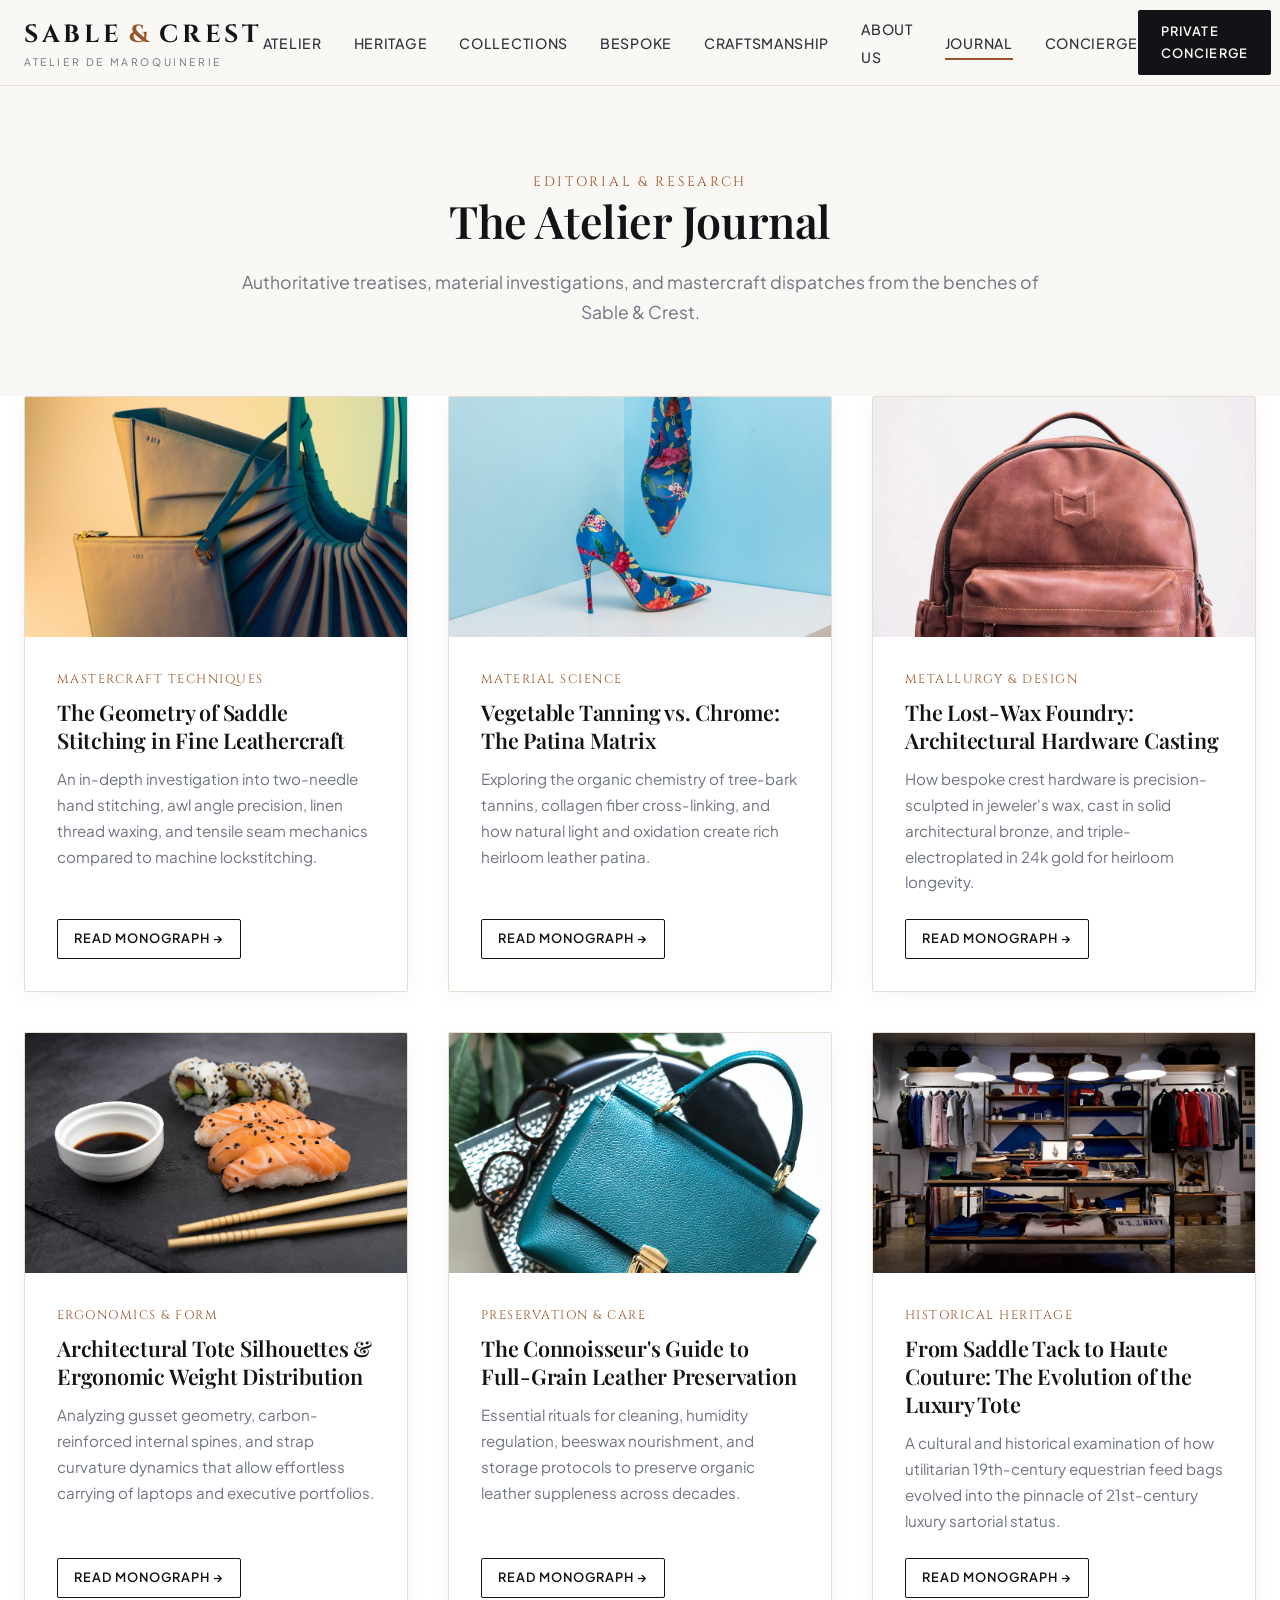
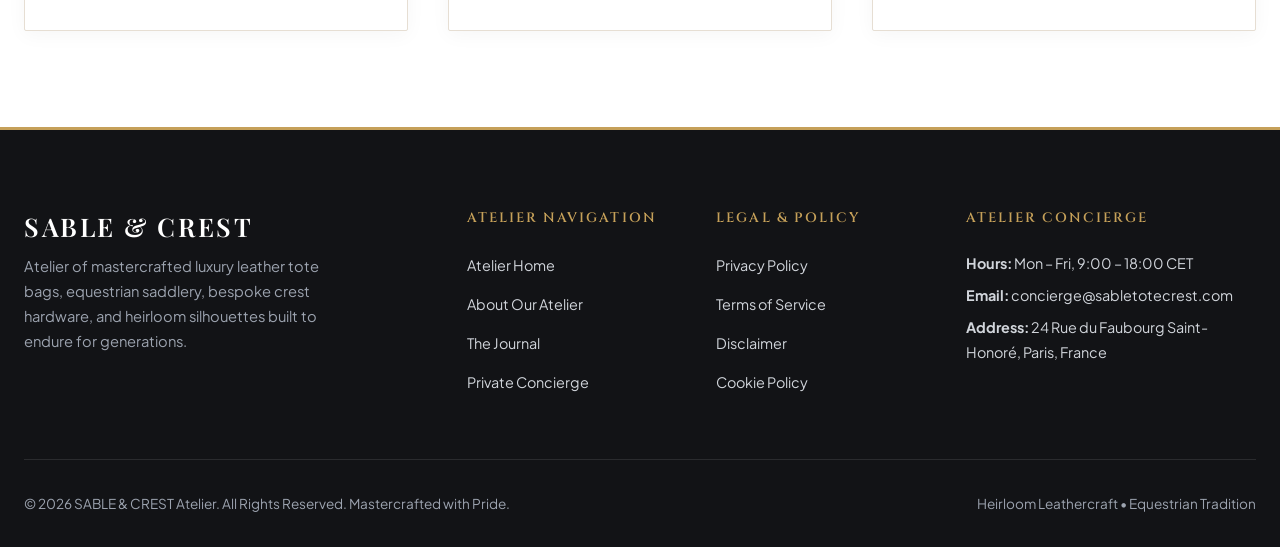
==== blog.html @ 4008cbab "Add files via upload" ====
<!DOCTYPE html>
<html lang="en">
<head>
    <meta charset="UTF-8">
    <meta name="viewport" content="width=device-width, initial-scale=1.0">
    <title>The Atelier Journal | Treatises on Fine Leathercraft & Style | SABLE &amp; CREST Luxury Leather Atelier</title>
    <meta name="description" content="Explore authoritative editorial monographs on equestrian saddle stitching, vegetable tanning science, lost-wax bronze metallurgy, and luxury leather tote care.">
    <link rel="preconnect" href="https://fonts.googleapis.com">
    <link rel="preconnect" href="https://fonts.gstatic.com" crossorigin>
    <link href="https://fonts.googleapis.com/css2?family=Cinzel:wght@500;600;700;800&family=Playfair+Display:ital,wght@0,400;0,600;0,700;1,400;1,600&family=Plus+Jakarta+Sans:wght@300;400;500;600;700&display=swap" rel="stylesheet">
    <link rel="stylesheet" href="css/style.css">
    
    <!-- Google Analytics -->
    <script async src="https://www.googletagmanager.com/gtag/js?id=G-0LY0HY7L01"></script>
    <script>
      window.dataLayer = window.dataLayer || [];
      function gtag(){dataLayer.push(arguments);}
      gtag('js', new Date());
      gtag('config', 'G-0LY0HY7L01');
    </script>
</head>
<body>

    <header class="site-header">
        <div class="container nav-inner">
            <a href="index.php" class="brand-logo">
                <div class="brand-crest-mark">SABLE <span>&amp;</span> CREST</div>
                <div class="brand-subtext">ATELIER DE MAROQUINERIE</div>
            </a>
            
            <nav class="nav-menu">
                <ul class="nav-links">
                    <li><a href="index.php" class="nav-link">Atelier</a></li>
                    <li><a href="index.php#heritage" class="nav-link">Heritage</a></li>
                    <li><a href="index.php#collections" class="nav-link">Collections</a></li>
                    <li><a href="index.php#customizer" class="nav-link">Bespoke</a></li>
                    <li><a href="index.php#craftsmanship" class="nav-link">Craftsmanship</a></li>
                    <li><a href="about.html" class="nav-link ">About Us</a></li>
                    <li><a href="blog.html" class="nav-link active">Journal</a></li>
                    <li><a href="contact.html" class="nav-link ">Concierge</a></li>
                </ul>
            </nav>
            
            <div class="nav-actions">
                <a href="contact.html" class="btn btn-primary" style="padding: 0.6rem 1.4rem; font-size: 0.8rem;">Private Concierge</a>
            </div>
        </div>
    </header>

    <main id="main-content">
        <section class="article-header">
            <div class="container">
                <span class="article-category">Editorial &amp; Research</span>
                <h1 class="article-title">The Atelier Journal</h1>
                <p class="section-desc">Authoritative treatises, material investigations, and mastercraft dispatches from the benches of Sable &amp; Crest.</p>
            </div>
        </section>

        <section class="section-padding bg-white" style="padding-top: 0;">
            <div class="container">
                <div class="blog-grid">
                    <!-- Post 1 -->
                    <article class="blog-card">
                        <div class="blog-thumb">
                            <img src="images/sable-artisanal-saddle-stitching-craft.jpg" alt="Master artisan performing two-needle saddle stitch">
                        </div>
                        <div class="blog-body">
                            <span class="blog-tag">Mastercraft Techniques</span>
                            <h2 class="blog-title"><a href="blog/the-geometry-of-saddle-stitching-in-fine-leathercraft.html">The Geometry of Saddle Stitching in Fine Leathercraft</a></h2>
                            <p class="blog-excerpt">An in-depth investigation into two-needle hand stitching, awl angle precision, linen thread waxing, and tensile seam mechanics compared to machine lockstitching.</p>
                            <a href="blog/the-geometry-of-saddle-stitching-in-fine-leathercraft.html" class="btn btn-outline" style="align-self: flex-start; padding: 0.5rem 1rem; font-size: 0.8rem;">Read Monograph &rarr;</a>
                        </div>
                    </article>

                    <!-- Post 2 -->
                    <article class="blog-card">
                        <div class="blog-thumb">
                            <img src="images/sable-equestrian-tanned-leather-hide.jpg" alt="Rich vegetable-tanned leather hide developing patina">
                        </div>
                        <div class="blog-body">
                            <span class="blog-tag">Material Science</span>
                            <h2 class="blog-title"><a href="blog/vegetable-tanning-vs-chrome-the-patina-matrix.html">Vegetable Tanning vs. Chrome: The Patina Matrix</a></h2>
                            <p class="blog-excerpt">Exploring the organic chemistry of tree-bark tannins, collagen fiber cross-linking, and how natural light and oxidation create rich heirloom leather patina.</p>
                            <a href="blog/vegetable-tanning-vs-chrome-the-patina-matrix.html" class="btn btn-outline" style="align-self: flex-start; padding: 0.5rem 1rem; font-size: 0.8rem;">Read Monograph &rarr;</a>
                        </div>
                    </article>

                    <!-- Post 3 -->
                    <article class="blog-card">
                        <div class="blog-thumb">
                            <img src="images/sable-bespoke-gold-crest-hardware-buckle.jpg" alt="Lost-wax casting of architectural bronze crest hardware">
                        </div>
                        <div class="blog-body">
                            <span class="blog-tag">Metallurgy &amp; Design</span>
                            <h2 class="blog-title"><a href="blog/the-lost-wax-foundry-architectural-hardware-casting.html">The Lost-Wax Foundry: Architectural Hardware Casting</a></h2>
                            <p class="blog-excerpt">How bespoke crest hardware is precision-sculpted in jeweler's wax, cast in solid architectural bronze, and triple-electroplated in 24k gold for heirloom longevity.</p>
                            <a href="blog/the-lost-wax-foundry-architectural-hardware-casting.html" class="btn btn-outline" style="align-self: flex-start; padding: 0.5rem 1rem; font-size: 0.8rem;">Read Monograph &rarr;</a>
                        </div>
                    </article>

                    <!-- Post 4 -->
                    <article class="blog-card">
                        <div class="blog-thumb">
                            <img src="images/sable-structured-black-leather-carryall.jpg" alt="Architectural tote silhouette and load distribution">
                        </div>
                        <div class="blog-body">
                            <span class="blog-tag">Ergonomics &amp; Form</span>
                            <h2 class="blog-title"><a href="blog/architectural-tote-silhouettes-and-ergonomic-weight-distribution.html">Architectural Tote Silhouettes &amp; Ergonomic Weight Distribution</a></h2>
                            <p class="blog-excerpt">Analyzing gusset geometry, carbon-reinforced internal spines, and strap curvature dynamics that allow effortless carrying of laptops and executive portfolios.</p>
                            <a href="blog/architectural-tote-silhouettes-and-ergonomic-weight-distribution.html" class="btn btn-outline" style="align-self: flex-start; padding: 0.5rem 1rem; font-size: 0.8rem;">Read Monograph &rarr;</a>
                        </div>
                    </article>

                    <!-- Post 5 -->
                    <article class="blog-card">
                        <div class="blog-thumb">
                            <img src="images/sable-cognac-grain-leather-tote-desk.jpg" alt="Bespoke leather conditioning and preservation protocols">
                        </div>
                        <div class="blog-body">
                            <span class="blog-tag">Preservation &amp; Care</span>
                            <h2 class="blog-title"><a href="blog/the-connoisseurs-guide-to-full-grain-leather-preservation.html">The Connoisseur's Guide to Full-Grain Leather Preservation</a></h2>
                            <p class="blog-excerpt">Essential rituals for cleaning, humidity regulation, beeswax nourishment, and storage protocols to preserve organic leather suppleness across decades.</p>
                            <a href="blog/the-connoisseurs-guide-to-full-grain-leather-preservation.html" class="btn btn-outline" style="align-self: flex-start; padding: 0.5rem 1rem; font-size: 0.8rem;">Read Monograph &rarr;</a>
                        </div>
                    </article>

                    <!-- Post 6 -->
                    <article class="blog-card">
                        <div class="blog-thumb">
                            <img src="images/sable-luxury-boutique-display-shelf.jpg" alt="Historical evolution of luxury totes and equestrian carryalls">
                        </div>
                        <div class="blog-body">
                            <span class="blog-tag">Historical Heritage</span>
                            <h2 class="blog-title"><a href="blog/from-saddle-tack-to-haute-couture-the-evolution-of-the-luxury-tote.html">From Saddle Tack to Haute Couture: The Evolution of the Luxury Tote</a></h2>
                            <p class="blog-excerpt">A cultural and historical examination of how utilitarian 19th-century equestrian feed bags evolved into the pinnacle of 21st-century luxury sartorial status.</p>
                            <a href="blog/from-saddle-tack-to-haute-couture-the-evolution-of-the-luxury-tote.html" class="btn btn-outline" style="align-self: flex-start; padding: 0.5rem 1rem; font-size: 0.8rem;">Read Monograph &rarr;</a>
                        </div>
                    </article>
                </div>
            </div>
        </section>
    </main>

    <footer class="site-footer">
        <div class="container">
            <div class="footer-grid">
                <div class="footer-brand">
                    <h4>SABLE <span>&amp;</span> CREST</h4>
                    <p class="footer-desc">
                        Atelier of mastercrafted luxury leather tote bags, equestrian saddlery, bespoke crest hardware, and heirloom silhouettes built to endure for generations.
                    </p>
                </div>

                <div class="footer-col">
                    <h5>Atelier Navigation</h5>
                    <ul class="footer-links">
                        <li><a href="index.php">Atelier Home</a></li>
                        <li><a href="about.html">About Our Atelier</a></li>
                        <li><a href="blog.html">The Journal</a></li>
                        <li><a href="contact.html">Private Concierge</a></li>
                    </ul>
                </div>

                <div class="footer-col">
                    <h5>Legal &amp; Policy</h5>
                    <ul class="footer-links">
                        <li><a href="privacy.html">Privacy Policy</a></li>
                        <li><a href="terms.html">Terms of Service</a></li>
                        <li><a href="disclaimer.html">Disclaimer</a></li>
                        <li><a href="cookies.html">Cookie Policy</a></li>
                    </ul>
                </div>

                <div class="footer-col">
                    <h5>Atelier Concierge</h5>
                    <p style="font-size: 0.9rem; color: #d1d5db; margin-bottom: 0.5rem;"><strong>Hours:</strong> Mon &ndash; Fri, 9:00 &ndash; 18:00 CET</p>
                    <p style="font-size: 0.9rem; color: #d1d5db; margin-bottom: 0.5rem;"><strong>Email:</strong> concierge@sabletotecrest.com</p>
                    <p style="font-size: 0.9rem; color: #d1d5db;"><strong>Address:</strong> 24 Rue du Faubourg Saint-Honor&eacute;, Paris, France</p>
                </div>
            </div>

            <div class="footer-bottom">
                <div>&copy; 2026 SABLE &amp; CREST Atelier. All Rights Reserved. Mastercrafted with Pride.</div>
                <div>Heirloom Leathercraft &bull; Equestrian Tradition</div>
            </div>
        </div>
    </footer>

    <script src="js/main.js"></script>
</body>
</html>
---- css/style.css ----
/* ==========================================================================
   SABLE TOTE CREST - LUXURY ATELIER & LEATHER GOODS STYLESHEET
   Design Language: Bespoke Equestrian Heritage & Modern Architectural Minimalism
   ========================================================================== */

:root {
  /* Color Palette */
  --color-obsidian: #121316;
  --color-noir-900: #1a1c23;
  --color-noir-800: #242731;
  --color-noir-700: #353945;
  --color-cognac: #9a5328;
  --color-cognac-hover: #b46332;
  --color-saddle-gold: #c5a059;
  --color-saddle-gold-light: #dfbe7e;
  --color-saddle-gold-dark: #a27e38;
  --color-ecru: #faf8f5;
  --color-ecru-warm: #f4efe6;
  --color-ecru-border: #e6ded3;
  --color-charcoal: #2d3139;
  --color-muted-gray: #6e7480;
  --color-white: #ffffff;

  /* Typography */
  --font-serif: 'Playfair Display', 'Cormorant Garamond', Georgia, serif;
  --font-sans: 'Plus Jakarta Sans', -apple-system, BlinkMacSystemFont, 'Segoe UI', Roboto, sans-serif;
  --font-accent: 'Cinzel', serif;

  /* Shadows & Elevations */
  --shadow-subtle: 0 4px 20px rgba(18, 19, 22, 0.04);
  --shadow-medium: 0 10px 30px rgba(18, 19, 22, 0.08);
  --shadow-elevated: 0 20px 45px rgba(18, 19, 22, 0.12);
  --shadow-gold: 0 8px 25px rgba(197, 160, 89, 0.22);

  /* Spacing & Transitions */
  --radius-xs: 2px;
  --radius-sm: 4px;
  --radius-md: 8px;
  --radius-lg: 16px;
  --radius-pill: 9999px;
  --transition-fast: 0.2s cubic-bezier(0.16, 1, 0.3, 1);
  --transition-smooth: 0.4s cubic-bezier(0.16, 1, 0.3, 1);
  --transition-slow: 0.6s cubic-bezier(0.16, 1, 0.3, 1);
}

/* Reset & Base */
*, *::before, *::after {
  box-sizing: border-box;
  margin: 0;
  padding: 0;
}

html {
  font-size: 16px;
  scroll-behavior: smooth;
}

body {
  font-family: var(--font-sans);
  background-color: var(--color-ecru);
  color: var(--color-charcoal);
  line-height: 1.7;
  -webkit-font-smoothing: antialiased;
  -moz-osx-font-smoothing: grayscale;
  overflow-x: hidden;
}

h1, h2, h3, h4, h5, h6 {
  font-family: var(--font-serif);
  color: var(--color-obsidian);
  font-weight: 600;
  line-height: 1.25;
  letter-spacing: -0.01em;
}

p {
  margin-bottom: 1.25rem;
}

a {
  color: inherit;
  text-decoration: none;
  transition: color var(--transition-fast);
}

img {
  max-width: 100%;
  height: auto;
  display: block;
}

/* Utilities */
.container {
  width: 100%;
  max-width: 1280px;
  margin: 0 auto;
  padding: 0 1.5rem;
}

.container-narrow {
  max-width: 960px;
  margin: 0 auto;
  padding: 0 1.5rem;
}

.text-center { text-align: center; }
.text-gold { color: var(--color-saddle-gold); }
.text-cognac { color: var(--color-cognac); }
.bg-obsidian { background-color: var(--color-obsidian); color: var(--color-ecru); }
.bg-ecru-warm { background-color: var(--color-ecru-warm); }
.bg-white { background-color: var(--color-white); }

.section-padding {
  padding: 6rem 0;
}

.section-header {
  text-align: center;
  max-width: 760px;
  margin: 0 auto 4rem auto;
}

.section-tagline {
  font-family: var(--font-accent);
  font-size: 0.85rem;
  text-transform: uppercase;
  letter-spacing: 0.2em;
  color: var(--color-cognac);
  margin-bottom: 0.75rem;
  display: inline-block;
}

.section-title {
  font-size: 2.5rem;
  margin-bottom: 1rem;
}

.section-desc {
  font-size: 1.1rem;
  color: var(--color-muted-gray);
}

/* Buttons */
.btn {
  display: inline-flex;
  align-items: center;
  justify-content: center;
  padding: 0.9rem 2.2rem;
  font-size: 0.9rem;
  font-weight: 600;
  letter-spacing: 0.08em;
  text-transform: uppercase;
  border-radius: var(--radius-xs);
  transition: all var(--transition-smooth);
  cursor: pointer;
  border: 1px solid transparent;
  gap: 0.5rem;
}

.btn-primary {
  background-color: var(--color-obsidian);
  color: var(--color-ecru);
  border-color: var(--color-obsidian);
}

.btn-primary:hover {
  background-color: var(--color-cognac);
  border-color: var(--color-cognac);
  color: var(--color-white);
  transform: translateY(-2px);
  box-shadow: var(--shadow-medium);
}

.btn-gold {
  background-color: var(--color-saddle-gold);
  color: var(--color-obsidian);
  border-color: var(--color-saddle-gold);
}

.btn-gold:hover {
  background-color: var(--color-saddle-gold-light);
  transform: translateY(-2px);
  box-shadow: var(--shadow-gold);
}

.btn-outline {
  background-color: transparent;
  color: var(--color-obsidian);
  border-color: var(--color-obsidian);
}

.btn-outline:hover {
  background-color: var(--color-obsidian);
  color: var(--color-ecru);
  transform: translateY(-2px);
}

.btn-outline-white {
  background-color: transparent;
  color: var(--color-white);
  border-color: rgba(255, 255, 255, 0.4);
}

.btn-outline-white:hover {
  background-color: var(--color-white);
  color: var(--color-obsidian);
  border-color: var(--color-white);
}

/* Header & Navigation */
.site-header {
  position: sticky;
  top: 0;
  z-index: 1000;
  background-color: rgba(250, 248, 245, 0.95);
  backdrop-filter: blur(12px);
  border-bottom: 1px solid var(--color-ecru-border);
  transition: all var(--transition-fast);
}

.site-header.scrolled {
  background-color: rgba(255, 255, 255, 0.98);
  box-shadow: var(--shadow-subtle);
}

.nav-inner {
  display: flex;
  align-items: center;
  justify-content: space-between;
  height: 85px;
}

.brand-logo {
  display: flex;
  flex-direction: column;
  align-items: flex-start;
  text-decoration: none;
}

.brand-crest-mark {
  font-family: var(--font-accent);
  font-size: 1.55rem;
  font-weight: 700;
  letter-spacing: 0.15em;
  color: var(--color-obsidian);
  display: flex;
  align-items: center;
  gap: 0.4rem;
}

.brand-crest-mark span {
  color: var(--color-cognac);
}

.brand-subtext {
  font-size: 0.65rem;
  text-transform: uppercase;
  letter-spacing: 0.25em;
  color: var(--color-muted-gray);
  margin-top: -3px;
}

.nav-links {
  display: flex;
  align-items: center;
  list-style: none;
  gap: 2rem;
}

.nav-link {
  font-size: 0.88rem;
  font-weight: 500;
  letter-spacing: 0.05em;
  text-transform: uppercase;
  color: var(--color-charcoal);
  padding: 0.5rem 0;
  position: relative;
}

.nav-link::after {
  content: '';
  position: absolute;
  bottom: 0;
  left: 0;
  width: 0;
  height: 2px;
  background-color: var(--color-cognac);
  transition: width var(--transition-fast);
}

.nav-link:hover::after, .nav-link.active::after {
  width: 100%;
}

.nav-actions {
  display: flex;
  align-items: center;
  gap: 1.25rem;
}

.mobile-menu-toggle {
  display: none;
  background: none;
  border: none;
  font-size: 1.5rem;
  color: var(--color-obsidian);
  cursor: pointer;
}

/* Hero Section */
.hero-section {
  position: relative;
  min-height: 88vh;
  display: flex;
  align-items: center;
  background-color: var(--color-obsidian);
  color: var(--color-ecru);
  overflow: hidden;
}

.hero-bg-overlay {
  position: absolute;
  inset: 0;
  background: linear-gradient(90deg, rgba(18, 19, 22, 0.92) 0%, rgba(18, 19, 22, 0.65) 55%, rgba(18, 19, 22, 0.3) 100%);
  z-index: 1;
}

.hero-bg-img {
  position: absolute;
  right: 0;
  top: 0;
  width: 65%;
  height: 100%;
  object-fit: cover;
  z-index: 0;
  filter: brightness(0.9);
}

.hero-content {
  position: relative;
  z-index: 2;
  max-width: 650px;
  padding: 4rem 0;
}

.hero-tag {
  display: inline-flex;
  align-items: center;
  gap: 0.5rem;
  font-family: var(--font-accent);
  font-size: 0.85rem;
  letter-spacing: 0.25em;
  text-transform: uppercase;
  color: var(--color-saddle-gold);
  margin-bottom: 1.25rem;
  border-bottom: 1px solid rgba(197, 160, 89, 0.35);
  padding-bottom: 0.4rem;
}

.hero-title {
  font-size: 3.5rem;
  line-height: 1.15;
  color: #ffffff;
  margin-bottom: 1.5rem;
}

.hero-title span {
  font-style: italic;
  font-weight: 400;
  color: var(--color-saddle-gold-light);
}

.hero-desc {
  font-size: 1.15rem;
  color: #d1d5db;
  margin-bottom: 2.5rem;
  line-height: 1.8;
}

.hero-cta-group {
  display: flex;
  flex-wrap: wrap;
  gap: 1.25rem;
}

/* Feature Matrix / Pillars */
.pillars-grid {
  display: grid;
  grid-template-columns: repeat(auto-fit, minmax(260px, 1fr));
  gap: 2rem;
}

.pillar-card {
  background: var(--color-white);
  padding: 2.5rem 2rem;
  border: 1px solid var(--color-ecru-border);
  border-radius: var(--radius-xs);
  box-shadow: var(--shadow-subtle);
  transition: all var(--transition-smooth);
  position: relative;
}

.pillar-card:hover {
  transform: translateY(-6px);
  box-shadow: var(--shadow-medium);
  border-color: var(--color-cognac);
}

.pillar-icon {
  width: 54px;
  height: 54px;
  background-color: var(--color-ecru-warm);
  border: 1px solid var(--color-ecru-border);
  display: flex;
  align-items: center;
  justify-content: center;
  font-size: 1.5rem;
  color: var(--color-cognac);
  margin-bottom: 1.5rem;
  border-radius: var(--radius-xs);
}

.pillar-title {
  font-size: 1.35rem;
  margin-bottom: 0.75rem;
}

.pillar-desc {
  font-size: 0.95rem;
  color: var(--color-muted-gray);
  margin-bottom: 0;
}

/* Atelier Split Showcase */
.showcase-split {
  display: grid;
  grid-template-columns: 1fr 1fr;
  gap: 4.5rem;
  align-items: center;
}

.showcase-img-wrap {
  position: relative;
  border-radius: var(--radius-xs);
  overflow: hidden;
  box-shadow: var(--shadow-elevated);
}

.showcase-img-wrap img {
  width: 100%;
  height: 480px;
  object-fit: cover;
  transition: transform var(--transition-slow);
}

.showcase-img-wrap:hover img {
  transform: scale(1.03);
}

.showcase-badge {
  position: absolute;
  top: 1.5rem;
  left: 1.5rem;
  background-color: rgba(18, 19, 22, 0.9);
  color: var(--color-saddle-gold);
  padding: 0.4rem 1rem;
  font-family: var(--font-accent);
  font-size: 0.75rem;
  letter-spacing: 0.15em;
  text-transform: uppercase;
  border-left: 2px solid var(--color-saddle-gold);
}

.showcase-content h3 {
  font-size: 2.2rem;
  margin-bottom: 1.25rem;
}

.specs-list {
  list-style: none;
  margin: 1.5rem 0 2rem 0;
  display: flex;
  flex-direction: column;
  gap: 0.75rem;
}

.specs-list li {
  display: flex;
  align-items: flex-start;
  gap: 0.75rem;
  font-size: 0.98rem;
}

.specs-list li span.bullet {
  color: var(--color-cognac);
  font-weight: bold;
}

/* Collections Grid */
.collection-grid {
  display: grid;
  grid-template-columns: repeat(auto-fit, minmax(320px, 1fr));
  gap: 2.5rem;
}

.product-card {
  background-color: var(--color-white);
  border: 1px solid var(--color-ecru-border);
  border-radius: var(--radius-xs);
  overflow: hidden;
  box-shadow: var(--shadow-subtle);
  transition: all var(--transition-smooth);
  display: flex;
  flex-direction: column;
}

.product-card:hover {
  transform: translateY(-8px);
  box-shadow: var(--shadow-elevated);
}

.product-media {
  position: relative;
  height: 340px;
  overflow: hidden;
  background-color: var(--color-ecru-warm);
}

.product-media img {
  width: 100%;
  height: 100%;
  object-fit: cover;
  transition: transform var(--transition-slow);
}

.product-card:hover .product-media img {
  transform: scale(1.05);
}

.product-tag {
  position: absolute;
  top: 1rem;
  right: 1rem;
  background-color: var(--color-obsidian);
  color: var(--color-ecru);
  font-size: 0.75rem;
  font-family: var(--font-accent);
  letter-spacing: 0.1em;
  padding: 0.3rem 0.8rem;
  text-transform: uppercase;
}

.product-info {
  padding: 1.75rem;
  display: flex;
  flex-direction: column;
  flex-grow: 1;
}

.product-meta {
  font-size: 0.8rem;
  text-transform: uppercase;
  letter-spacing: 0.12em;
  color: var(--color-cognac);
  margin-bottom: 0.35rem;
}

.product-title {
  font-size: 1.4rem;
  margin-bottom: 0.5rem;
}

.product-desc {
  font-size: 0.92rem;
  color: var(--color-muted-gray);
  margin-bottom: 1.25rem;
  flex-grow: 1;
}

.product-bottom {
  display: flex;
  align-items: center;
  justify-content: space-between;
  border-top: 1px solid var(--color-ecru-border);
  padding-top: 1rem;
}

.product-price {
  font-family: var(--font-serif);
  font-size: 1.35rem;
  font-weight: 700;
  color: var(--color-obsidian);
}

/* Interactive Configurator / Customizer */
.configurator-wrapper {
  background: var(--color-white);
  border: 1px solid var(--color-ecru-border);
  border-radius: var(--radius-xs);
  padding: 3rem;
  box-shadow: var(--shadow-medium);
}

.configurator-grid {
  display: grid;
  grid-template-columns: 1fr 1fr;
  gap: 3.5rem;
  align-items: center;
}

.config-preview-box {
  background-color: var(--color-ecru-warm);
  border: 1px solid var(--color-ecru-border);
  border-radius: var(--radius-xs);
  padding: 2.5rem;
  text-align: center;
  position: relative;
}

.config-preview-box img {
  width: 100%;
  max-height: 380px;
  object-fit: contain;
  margin: 0 auto;
  transition: opacity 0.3s ease;
}

.config-specs-panel {
  display: flex;
  flex-direction: column;
  gap: 1.5rem;
}

.config-group label {
  display: block;
  font-family: var(--font-accent);
  font-size: 0.85rem;
  text-transform: uppercase;
  letter-spacing: 0.12em;
  margin-bottom: 0.75rem;
  color: var(--color-obsidian);
}

.config-options {
  display: flex;
  gap: 0.75rem;
  flex-wrap: wrap;
}

.config-btn {
  padding: 0.6rem 1.2rem;
  border: 1px solid var(--color-ecru-border);
  background: var(--color-white);
  font-size: 0.88rem;
  border-radius: var(--radius-xs);
  cursor: pointer;
  transition: all var(--transition-fast);
}

.config-btn.active, .config-btn:hover {
  background-color: var(--color-obsidian);
  color: var(--color-ecru);
  border-color: var(--color-obsidian);
}

.config-summary {
  background: var(--color-ecru);
  padding: 1.25rem;
  border-left: 3px solid var(--color-cognac);
  margin-top: 1rem;
}

/* Timeline / Atelier Process */
.timeline-track {
  position: relative;
  max-width: 860px;
  margin: 0 auto;
}

.timeline-step {
  display: grid;
  grid-template-columns: 80px 1fr;
  gap: 2rem;
  margin-bottom: 2.5rem;
}

.timeline-step-num {
  font-family: var(--font-accent);
  font-size: 1.8rem;
  font-weight: 700;
  color: var(--color-saddle-gold);
  border: 2px solid var(--color-saddle-gold);
  width: 70px;
  height: 70px;
  display: flex;
  align-items: center;
  justify-content: center;
  border-radius: var(--radius-pill);
}

.timeline-step-content {
  background: var(--color-white);
  padding: 2rem;
  border: 1px solid var(--color-ecru-border);
  box-shadow: var(--shadow-subtle);
}

.timeline-step-title {
  font-size: 1.35rem;
  margin-bottom: 0.5rem;
}

/* Testimonials / Client Dispatches */
.testimonial-grid {
  display: grid;
  grid-template-columns: repeat(auto-fit, minmax(320px, 1fr));
  gap: 2rem;
}

.testimonial-card {
  background: var(--color-white);
  padding: 2.5rem;
  border: 1px solid var(--color-ecru-border);
  border-radius: var(--radius-xs);
  box-shadow: var(--shadow-subtle);
  display: flex;
  flex-direction: column;
  justify-content: space-between;
}

.testimonial-quote {
  font-family: var(--font-serif);
  font-size: 1.15rem;
  font-style: italic;
  color: var(--color-charcoal);
  margin-bottom: 1.5rem;
  line-height: 1.6;
}

.client-meta {
  display: flex;
  align-items: center;
  gap: 1rem;
}

.client-avatar {
  width: 48px;
  height: 48px;
  border-radius: var(--radius-pill);
  background-color: var(--color-ecru-warm);
  border: 1px solid var(--color-cognac);
  display: flex;
  align-items: center;
  justify-content: center;
  font-family: var(--font-accent);
  font-weight: 700;
  color: var(--color-cognac);
}

.client-name {
  font-weight: 600;
  font-size: 0.95rem;
}

.client-role {
  font-size: 0.8rem;
  color: var(--color-muted-gray);
}

/* FAQ Accordion */
.faq-accordion {
  max-width: 820px;
  margin: 0 auto;
  display: flex;
  flex-direction: column;
  gap: 1rem;
}

.faq-item {
  background: var(--color-white);
  border: 1px solid var(--color-ecru-border);
  border-radius: var(--radius-xs);
  overflow: hidden;
  transition: border-color var(--transition-fast);
}

.faq-header {
  padding: 1.5rem 2rem;
  display: flex;
  align-items: center;
  justify-content: space-between;
  cursor: pointer;
  background: transparent;
  width: 100%;
  border: none;
  text-align: left;
  font-family: var(--font-serif);
  font-size: 1.2rem;
  color: var(--color-obsidian);
}

.faq-icon {
  font-size: 1.2rem;
  color: var(--color-cognac);
  transition: transform var(--transition-fast);
}

.faq-item.active .faq-icon {
  transform: rotate(45deg);
}

.faq-body {
  max-height: 0;
  overflow: hidden;
  transition: max-height var(--transition-smooth);
  padding: 0 2rem;
  color: var(--color-muted-gray);
  font-size: 0.98rem;
}

.faq-item.active .faq-body {
  padding-bottom: 1.5rem;
}

/* Articles / Blog Hub */
.blog-grid {
  display: grid;
  grid-template-columns: repeat(auto-fit, minmax(340px, 1fr));
  gap: 2.5rem;
}

.blog-card {
  background: var(--color-white);
  border: 1px solid var(--color-ecru-border);
  border-radius: var(--radius-xs);
  overflow: hidden;
  box-shadow: var(--shadow-subtle);
  display: flex;
  flex-direction: column;
  transition: transform var(--transition-smooth);
}

.blog-card:hover {
  transform: translateY(-6px);
  box-shadow: var(--shadow-elevated);
}

.blog-thumb {
  height: 240px;
  overflow: hidden;
  position: relative;
}

.blog-thumb img {
  width: 100%;
  height: 100%;
  object-fit: cover;
  transition: transform var(--transition-slow);
}

.blog-card:hover .blog-thumb img {
  transform: scale(1.05);
}

.blog-body {
  padding: 2rem;
  display: flex;
  flex-direction: column;
  flex-grow: 1;
}

.blog-tag {
  font-size: 0.78rem;
  font-family: var(--font-accent);
  letter-spacing: 0.12em;
  text-transform: uppercase;
  color: var(--color-cognac);
  margin-bottom: 0.5rem;
}

.blog-title {
  font-size: 1.35rem;
  margin-bottom: 0.75rem;
  line-height: 1.3;
}

.blog-excerpt {
  font-size: 0.95rem;
  color: var(--color-muted-gray);
  margin-bottom: 1.5rem;
  flex-grow: 1;
}

/* Article / Monograph Page Layout */
.article-header {
  padding: 5rem 0 3rem 0;
  text-align: center;
  max-width: 860px;
  margin: 0 auto;
}

.article-category {
  font-family: var(--font-accent);
  font-size: 0.85rem;
  letter-spacing: 0.2em;
  color: var(--color-cognac);
  text-transform: uppercase;
  margin-bottom: 1rem;
}

.article-title {
  font-size: 2.8rem;
  margin-bottom: 1.25rem;
  line-height: 1.2;
}

.article-meta {
  display: flex;
  align-items: center;
  justify-content: center;
  gap: 1.5rem;
  font-size: 0.88rem;
  color: var(--color-muted-gray);
  margin-bottom: 2.5rem;
}

.article-hero-img {
  width: 100%;
  max-height: 520px;
  object-fit: cover;
  border-radius: var(--radius-xs);
  margin-bottom: 3.5rem;
  box-shadow: var(--shadow-elevated);
}

.article-prose {
  font-size: 1.1rem;
  line-height: 1.85;
  color: var(--color-charcoal);
}

.article-prose h2 {
  font-size: 2rem;
  margin: 3rem 0 1.25rem 0;
  padding-bottom: 0.5rem;
  border-bottom: 1px solid var(--color-ecru-border);
}

.article-prose h3 {
  font-size: 1.5rem;
  margin: 2.25rem 0 1rem 0;
}

.article-prose blockquote {
  border-left: 3px solid var(--color-cognac);
  padding: 1rem 0 1rem 1.75rem;
  margin: 2rem 0;
  font-family: var(--font-serif);
  font-size: 1.25rem;
  font-style: italic;
  color: var(--color-obsidian);
  background-color: var(--color-ecru-warm);
}

.article-prose ul, .article-prose ol {
  margin: 1.25rem 0 1.75rem 2rem;
}

.article-prose li {
  margin-bottom: 0.6rem;
}

.program-table {
  width: 100%;
  border-collapse: collapse;
  margin: 2rem 0;
  font-size: 0.95rem;
  background: #ffffff;
  border: 1px solid var(--color-ecru-border);
}

.program-table th, .program-table td {
  padding: 14px 18px;
  text-align: left;
  border-bottom: 1px solid var(--color-ecru-border);
}

.program-table th {
  background-color: var(--color-ecru-warm);
  color: var(--color-obsidian);
  font-family: var(--font-serif);
  font-weight: 700;
}

.blog-author-box {
  display: flex;
  align-items: center;
  gap: 1.5rem;
  background: var(--color-white);
  padding: 2rem;
  border: 1px solid var(--color-ecru-border);
  margin-top: 4rem;
  border-radius: var(--radius-xs);
}

.author-avatar {
  width: 72px;
  height: 72px;
  border-radius: var(--radius-pill);
  object-fit: cover;
}

/* Legal Pages & Static */
.legal-card {
  background: var(--color-white);
  padding: 3.5rem;
  border: 1px solid var(--color-ecru-border);
  box-shadow: var(--shadow-subtle);
  border-radius: var(--radius-xs);
  margin: 3rem 0;
}

.legal-card h2 {
  font-size: 1.75rem;
  margin: 2.25rem 0 1rem 0;
  color: var(--color-obsidian);
}

.legal-card p, .legal-card li {
  color: var(--color-charcoal);
  font-size: 1rem;
}

/* Footer */
.site-footer {
  background-color: var(--color-obsidian);
  color: var(--color-ecru);
  padding: 5rem 0 2rem 0;
  border-top: 3px solid var(--color-saddle-gold);
}

.footer-grid {
  display: grid;
  grid-template-columns: 2fr 1fr 1fr 1.5fr;
  gap: 3.5rem;
  margin-bottom: 4rem;
}

.footer-brand h4 {
  color: #ffffff;
  font-size: 1.6rem;
  margin-bottom: 0.75rem;
  letter-spacing: 0.1em;
}

.footer-desc {
  font-size: 0.92rem;
  color: #9ca3af;
  line-height: 1.7;
  max-width: 320px;
}

.footer-col h5 {
  color: var(--color-saddle-gold);
  font-family: var(--font-accent);
  font-size: 0.85rem;
  letter-spacing: 0.15em;
  text-transform: uppercase;
  margin-bottom: 1.5rem;
}

.footer-links {
  list-style: none;
  display: flex;
  flex-direction: column;
  gap: 0.75rem;
}

.footer-links a {
  font-size: 0.9rem;
  color: #d1d5db;
  transition: color var(--transition-fast);
}

.footer-links a:hover {
  color: var(--color-saddle-gold);
}

.footer-newsletter input {
  width: 100%;
  padding: 0.8rem 1rem;
  background: rgba(255, 255, 255, 0.08);
  border: 1px solid rgba(255, 255, 255, 0.2);
  color: #ffffff;
  border-radius: var(--radius-xs);
  margin-bottom: 0.75rem;
}

.footer-bottom {
  display: flex;
  align-items: center;
  justify-content: space-between;
  border-top: 1px solid rgba(255, 255, 255, 0.1);
  padding-top: 2rem;
  font-size: 0.85rem;
  color: #9ca3af;
}

/* Responsive */
@media (max-width: 992px) {
  .hero-title { font-size: 2.6rem; }
  .showcase-split, .configurator-grid { grid-template-columns: 1fr; gap: 2.5rem; }
  .footer-grid { grid-template-columns: 1fr 1fr; }
}

@media (max-width: 768px) {
  .nav-links { display: none; }
  .mobile-menu-toggle { display: block; }
  .hero-title { font-size: 2.2rem; }
  .footer-grid { grid-template-columns: 1fr; }
  .footer-bottom { flex-direction: column; gap: 1rem; text-align: center; }
  .legal-card { padding: 2rem 1.5rem; }
}


.nav-menu {
    display: flex;
    align-items: center;
}
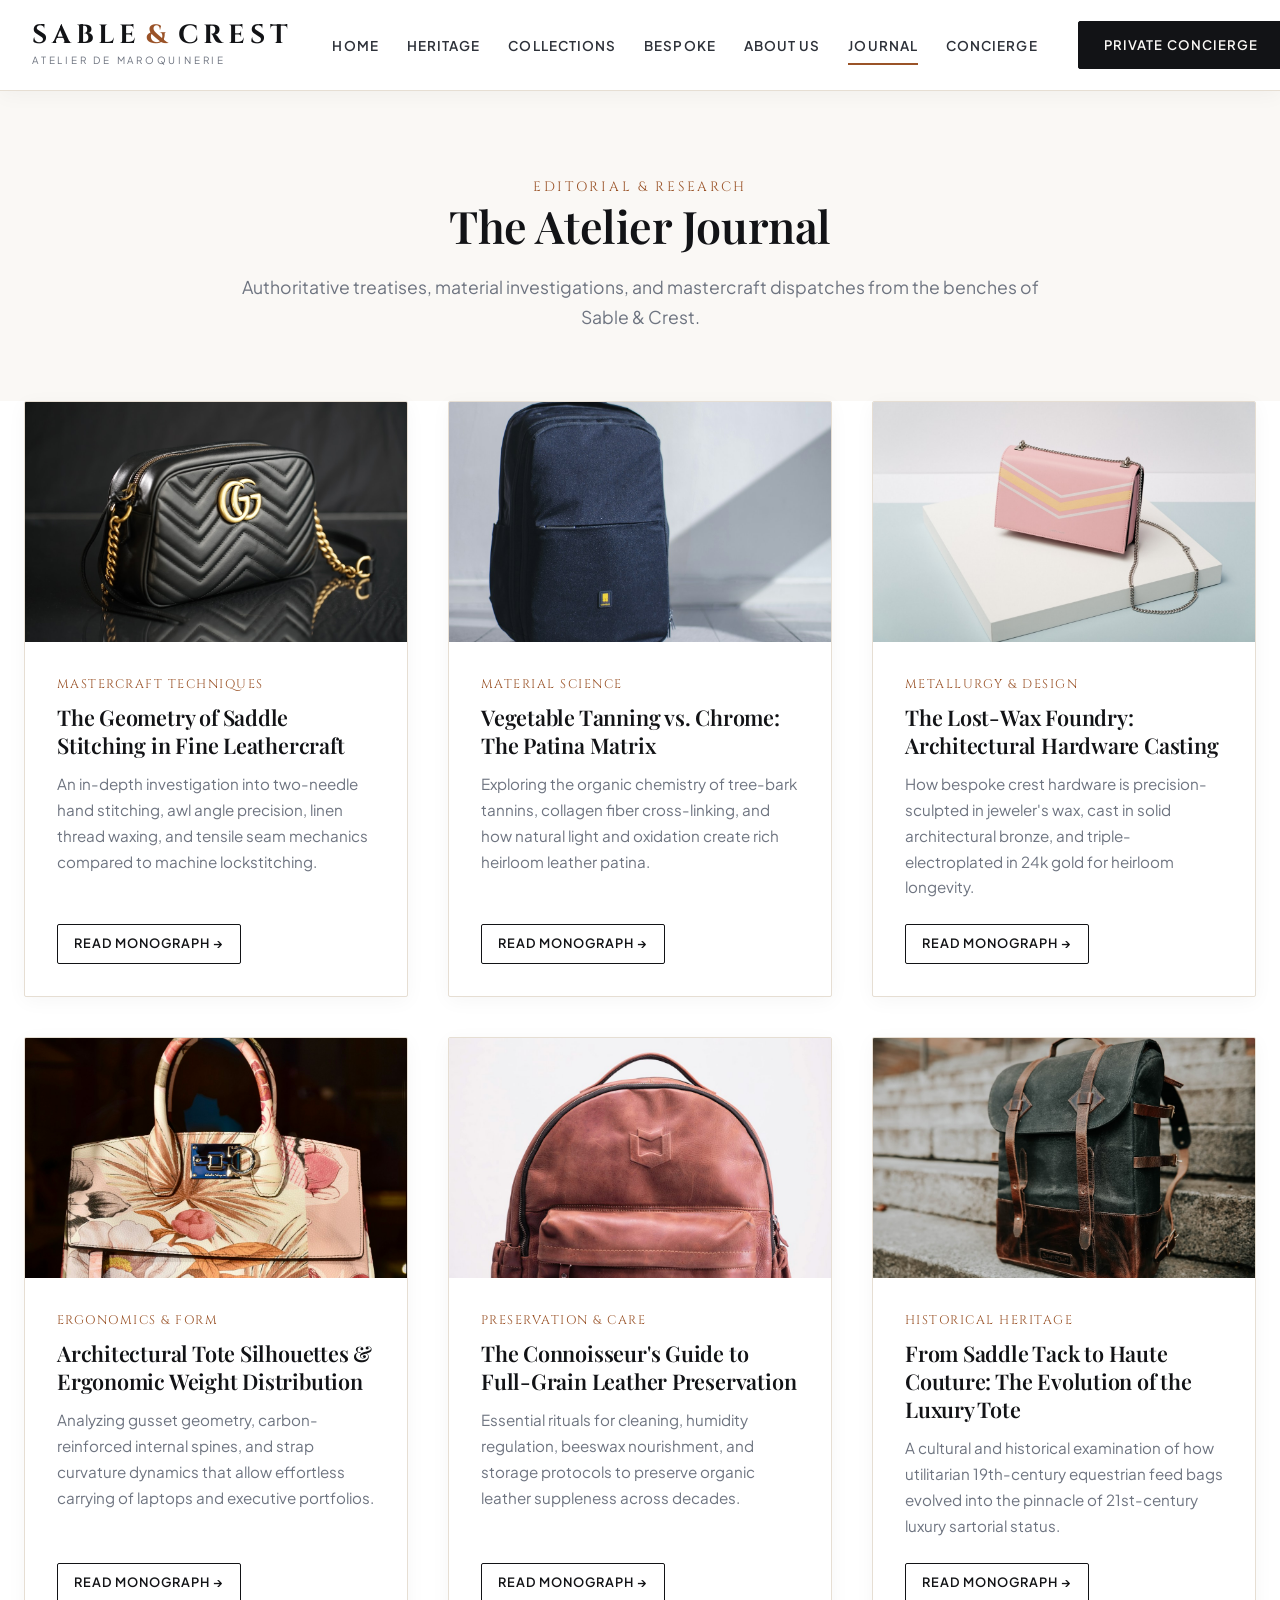
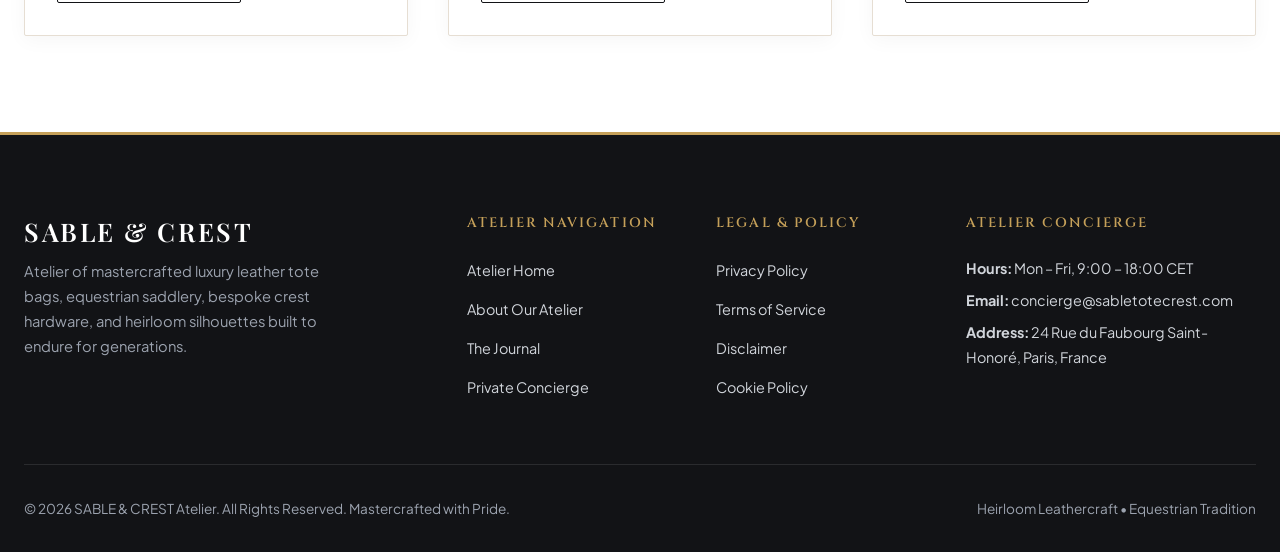
==== commit e52dc56b: "Add files via upload" ====
--- a/blog.html
+++ b/blog.html
@@ -21,8 +21,8 @@
 </head>
 <body>
 
-    <header class="site-header">
-        <div class="container nav-inner">
+        <header class="site-header">
+        <div class="nav-inner">
             <a href="index.php" class="brand-logo">
                 <div class="brand-crest-mark">SABLE <span>&amp;</span> CREST</div>
                 <div class="brand-subtext">ATELIER DE MAROQUINERIE</div>
@@ -30,11 +30,10 @@
             
             <nav class="nav-menu">
                 <ul class="nav-links">
-                    <li><a href="index.php" class="nav-link">Atelier</a></li>
+                    <li><a href="index.php" class="nav-link">Home</a></li>
                     <li><a href="index.php#heritage" class="nav-link">Heritage</a></li>
                     <li><a href="index.php#collections" class="nav-link">Collections</a></li>
                     <li><a href="index.php#customizer" class="nav-link">Bespoke</a></li>
-                    <li><a href="index.php#craftsmanship" class="nav-link">Craftsmanship</a></li>
                     <li><a href="about.html" class="nav-link ">About Us</a></li>
                     <li><a href="blog.html" class="nav-link active">Journal</a></li>
                     <li><a href="contact.html" class="nav-link ">Concierge</a></li>
@@ -42,7 +41,7 @@
             </nav>
             
             <div class="nav-actions">
-                <a href="contact.html" class="btn btn-primary" style="padding: 0.6rem 1.4rem; font-size: 0.8rem;">Private Concierge</a>
+                <a href="contact.html" class="btn btn-primary">Private Concierge</a>
             </div>
         </div>
     </header>
--- a/css/style.css
+++ b/css/style.css
@@ -1127,3 +1127,132 @@
     display: flex;
     align-items: center;
 }
+
+
+/* ==========================================================================
+   UPDATED LUXURY ATELIER HEADER STYLES
+   ========================================================================== */
+.site-header {
+  position: sticky;
+  top: 0;
+  z-index: 1000;
+  background-color: #ffffff;
+  border-bottom: 1px solid var(--color-ecru-border);
+  box-shadow: 0 4px 20px rgba(18, 19, 22, 0.04);
+  transition: all var(--transition-fast);
+}
+
+.site-header.scrolled {
+  background-color: rgba(255, 255, 255, 0.98);
+  box-shadow: 0 8px 25px rgba(18, 19, 22, 0.08);
+}
+
+.nav-inner {
+  display: flex;
+  align-items: center;
+  justify-content: space-between;
+  height: 90px;
+  max-width: 1380px;
+  margin: 0 auto;
+  padding: 0 2rem;
+}
+
+.brand-logo {
+  display: flex;
+  flex-direction: column;
+  align-items: flex-start;
+  text-decoration: none;
+  flex-shrink: 0;
+  margin-right: 2.5rem;
+}
+
+.brand-crest-mark {
+  font-family: var(--font-accent);
+  font-size: 1.65rem;
+  font-weight: 700;
+  letter-spacing: 0.18em;
+  color: var(--color-obsidian);
+  line-height: 1.1;
+  display: flex;
+  align-items: center;
+  gap: 0.35rem;
+}
+
+.brand-crest-mark span {
+  color: var(--color-cognac);
+}
+
+.brand-subtext {
+  font-size: 0.62rem;
+  text-transform: uppercase;
+  letter-spacing: 0.28em;
+  color: var(--color-muted-gray);
+  margin-top: 2px;
+}
+
+.nav-menu {
+  display: flex;
+  align-items: center;
+  justify-content: center;
+  flex-grow: 1;
+}
+
+.nav-links {
+  display: flex;
+  align-items: center;
+  list-style: none;
+  gap: 1.75rem;
+  margin: 0;
+  padding: 0;
+}
+
+.nav-link {
+  font-size: 0.84rem;
+  font-weight: 600;
+  letter-spacing: 0.08em;
+  text-transform: uppercase;
+  color: var(--color-charcoal);
+  padding: 0.4rem 0;
+  white-space: nowrap;
+  position: relative;
+  transition: color var(--transition-fast);
+}
+
+.nav-link::after {
+  content: '';
+  position: absolute;
+  bottom: -4px;
+  left: 0;
+  width: 0;
+  height: 2px;
+  background-color: var(--color-cognac);
+  transition: width var(--transition-fast);
+}
+
+.nav-link:hover::after, .nav-link.active::after {
+  width: 100%;
+}
+
+.nav-actions {
+  display: flex;
+  align-items: center;
+  flex-shrink: 0;
+  margin-left: 2.5rem;
+}
+
+.nav-actions .btn {
+  padding: 0.75rem 1.6rem;
+  font-size: 0.82rem;
+  white-space: nowrap;
+}
+
+@media (max-width: 1100px) {
+  .nav-links { gap: 1.1rem; }
+  .brand-logo { margin-right: 1.5rem; }
+  .nav-actions { margin-left: 1.5rem; }
+}
+
+@media (max-width: 900px) {
+  .nav-links { display: none; }
+  .mobile-menu-toggle { display: block; }
+}
